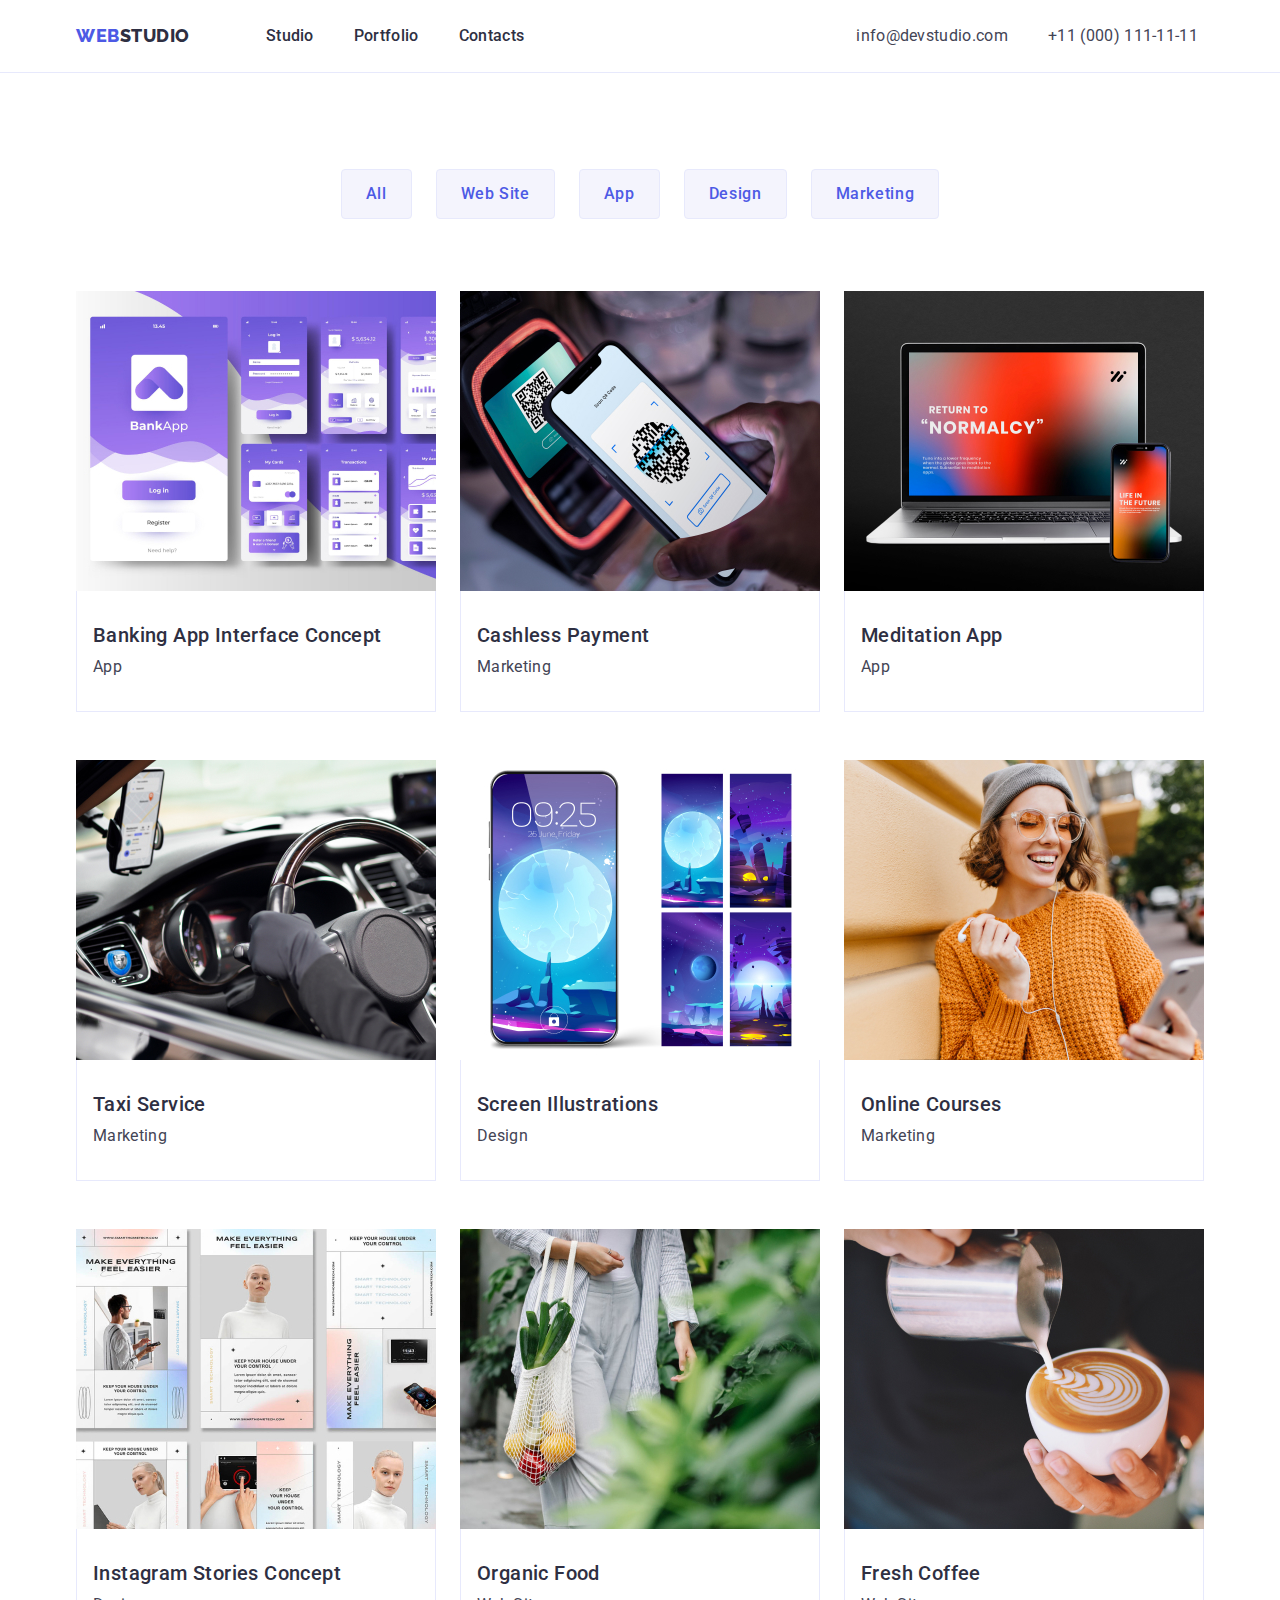
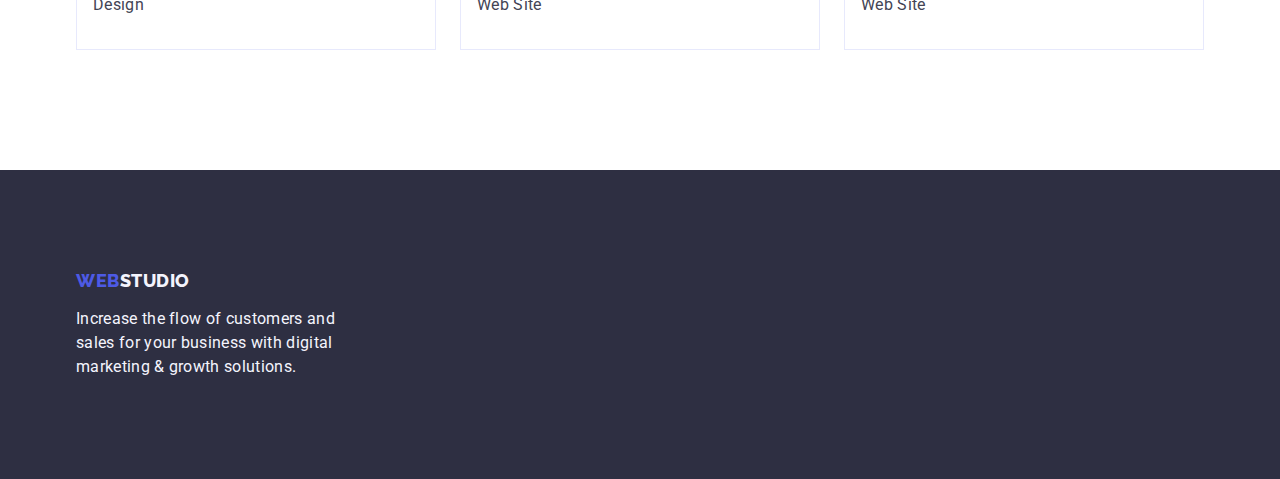
==== portfolio.html @ 6bff63d9 "homework4" ====
<!DOCTYPE html>
<html lang="en">
  <head>
    <meta charset="UTF-8" />
    <meta http-equiv="X-UA-Compatible" content="IE=edge" />
    <meta name="viewport" content="width=device-width, initial-scale=1.0" />
    <title>Portfolio</title>
    <link rel="preconnect" href="https://fonts.googleapis.com" />
    <link rel="preconnect" href="https://fonts.gstatic.com" crossorigin />
    <link
      href="https://fonts.googleapis.com/css2?family=Roboto:wght@400;500;700&display=swap"
      rel="stylesheet"
    />
    <link
      href="https://fonts.googleapis.com/css2?family=Raleway:wght@800&display=swap"
      rel="stylesheet"
    />
    <link
      rel="stylesheet"
      href="https://cdnjs.cloudflare.com/ajax/libs/modern-normalize/1.1.0/modern-normalize.min.css"
    />
    <link rel="stylesheet" href="./css/styles.css" />
  </head>
  <body>
    <header class="page-header">
      <div class="container container-header">
        <nav class="page-nav">
          <a class="link logo-web" href="./index.html"
            >Web<span class="logo-studio">Studio</span></a
          >
          <ul class="list list-flex-header">
            <li class="menu-item">
              <a class="link menu-link" href="./index.html">Studio</a>
            </li>
            <li class="menu-item">
              <a class="link menu-link" href="./portfolio.html">Portfolio</a>
            </li>
            <li class="menu-item">
              <a class="link menu-link" href="">Contacts</a>
            </li>
          </ul>
        </nav>

        <address class="contacts-address">
          <ul class="list list-flex-header">
            <li class="contacts-item">
              <a class="link contact-link" href="mailto:info@devstudio.com"
                >info@devstudio.com</a
              >
            </li>
            <li class="contacts-item">
              <a class="link contact-link" href="tel:+110001111111"
                >+11 (000) 111-11-11</a
              >
            </li>
          </ul>
        </address>
      </div>
    </header>
    <main>
      <section class="sec-port">
        <div class="container container-port">
          <h1 class="visually-hidden">Portfolio</h1>
          <ul class="list list-button">
            <li>
              <button type="button" class="button-item">All</button>
            </li>
            <li>
              <button type="button" class="button-item">Web Site</button>
            </li>
            <li>
              <button type="button" class="button-item">App</button>
            </li>
            <li>
              <button type="button" class="button-item">Design</button>
            </li>
            <li>
              <button type="button" class="button-item">Marketing</button>
            </li>
          </ul>
          <ul class="list img-list-portfolio">
            <li class="img-list-port-item">
              <a href="" class="link">
                <img
                  src="./images/portfolio/1banking-app-interface-concept.jpg"
                  alt="Banking App Interface Concept"
                />
                <div class="container-img-port">
                  <h2 class="port-item">Banking App Interface Concept</h2>
                  <p class="port-par">App</p>
                </div>
              </a>
            </li>

            <li class="img-list-port-item">
              <a href="" class="link">
                <img
                  src="./images/portfolio/2cashless-payment.jpg"
                  alt="Cashless Payment"
                />
                <div class="container-img-port">
                  <h2 class="port-item">Cashless Payment</h2>
                  <p class="port-par">Marketing</p>
                </div>
              </a>
            </li>

            <li class="img-list-port-item">
              <a href="" class="link">
                <img
                  src="./images/portfolio/3meditation-app.jpg"
                  alt="Meditation App"
                />
                <div class="container-img-port">
                  <h2 class="port-item">Meditation App</h2>
                  <p class="port-par">App</p>
                </div>
              </a>
            </li>

            <li class="img-list-port-item">
              <a href="" class="link">
                <img
                  src="./images/portfolio/4taxi-service.jpg"
                  alt="Taxi Service"
                />
                <div class="container-img-port">
                  <h2 class="port-item">Taxi Service</h2>
                  <p class="port-par">Marketing</p>
                </div>
              </a>
            </li>

            <li class="img-list-port-item">
              <a href="" class="link">
                <img
                  src="./images/portfolio/5screen-illustrations.jpg"
                  alt="Screen Illustrations"
                />
                <div class="container-img-port">
                  <h2 class="port-item">Screen Illustrations</h2>
                  <p class="port-par">Design</p>
                </div>
              </a>
            </li>

            <li class="img-list-port-item">
              <a href="" class="link">
                <img
                  src="./images/portfolio/6online-courses.jpg"
                  alt="Online Courses"
                />
                <div class="container-img-port">
                  <h2 class="port-item">Online Courses</h2>
                  <p class="port-par">Marketing</p>
                </div>
              </a>
            </li>

            <li class="img-list-port-item">
              <a href="" class="link">
                <img
                  src="./images/portfolio/7instagram-stories-concept.jpg"
                  alt="Instagram Stories Concept"
                />
                <div class="container-img-port">
                  <h2 class="port-item">Instagram Stories Concept</h2>
                  <p class="port-par">Design</p>
                </div>
              </a>
            </li>

            <li class="img-list-port-item">
              <a href="" class="link">
                <img
                  src="./images/portfolio/8organic-food.jpg"
                  alt="Organic Food"
                />
                <div class="container-img-port">
                  <h2 class="port-item">Organic Food</h2>
                  <p class="port-par">Web Site</p>
                </div>
              </a>
            </li>

            <li class="img-list-port-item">
              <a href="" class="link">
                <img
                  src="./images/portfolio/9fresh-coffee.jpg"
                  alt="Fresh Coffee"
                />
                <div class="container-img-port">
                  <h2 class="port-item">Fresh Coffee</h2>
                  <p class="port-par">Web Site</p>
                </div>
              </a>
            </li>
          </ul>
        </div>
      </section>
    </main>
    <footer class="page-footer">
      <div class="container container-footer">
        <a href="./index.html" class="logo-web-footer link"
          >Web<span class="footer-studio">Studio</span></a
        >
        <p class="footer-text">
          Increase the flow of customers and sales for your business with
          digital marketing & growth solutions.
        </p>
      </div>
    </footer>
  </body>
</html>
---- css/styles.css ----
:root {
  --color-background: #ffffff;
  --color-fonts: #434455;
  --color-link-background: #2e2f42;
  --color-hover: #404bbf;
  --button-logo-color: #4d5ae5;
  --background-color-button: #f4f4fd;
}

body {
  background-color: var(--color-background);
  font-family: 'Roboto', sans-serif;
  color: var(--color-fonts);
}

button {
  cursor: pointer;
}

.list {
  list-style: none;
}

.link {
  text-decoration: none;
}

h1,
h2,
h3,
p {
  margin-top: 0;
  margin-bottom: 0;
}

ul,
ol {
  margin-top: 0;
  margin-bottom: 0;
  padding-left: 0;
}

img {
  display: block;
}

.container {
  width: 1158px;
  margin: 0 auto;
  padding: 0 15px;
}

/*HEADER*/
.page-header {
  border-bottom: 1px solid #e7e9fc;
}

.container-header {
  align-items: center;
  display: flex;
}

.page-nav {
  display: flex;
  align-items: center;
}

.logo-web {
  font-family: 'Raleway', sans-serif;
  font-weight: 800;
  font-size: 18px;
  line-height: 1.17;
  letter-spacing: 0.03em;
  text-transform: uppercase;
  margin-right: 76px;
  color: var(--button-logo-color);
}

.logo-studio {
  color: var(--color-link-background);
}

.list-flex-header {
  display: flex;
  gap: 40px;
}

/*.menu-item {
  padding: 24px 0;
}*/

.menu-link {
  font-weight: 500;
  font-size: 16px;
  line-height: 1.5;
  letter-spacing: 0.02em;
  color: var(--color-link-background);
  padding: 24px 0;
  display: block;
}

.menu-link:hover,
.menu-link:focus {
  color: var(--color-hover);
}

.contacts-address {
  font-style: normal;
  margin-left: 332px;
  align-items: center;
}

.list-flex-header {
  display: flex;
  column-gap: 40px;
}

.contact-link {
  font-size: 16px;
  line-height: 1.5;
  letter-spacing: 0.02em;
  color: var(--color-fonts);
}

.contact-link:hover,
.contact-link:focus {
  color: var(--color-hover);
}

/*MAIN*/

/*Section-one*/
.section-one {
  padding: 188px 0;
  background-color: var(--color-link-background);
}

.cont-sec-one {
  display: block;
}

.section-header {
  font-weight: 700;
  font-size: 56px;
  line-height: 1.07;
  text-align: center;
  letter-spacing: 0.02em;
  color: var(--color-background);
  max-width: 496px;
  margin-left: auto;
  margin-right: auto;
}

.section-one-button {
  font-family: 'Roboto', sans-serif;
  font-weight: 500;
  font-size: 16px;
  line-height: 1.5;
  letter-spacing: 0.04em;
  color: var(--color-background);
  background-color: var(--button-logo-color);
  display: block;
  min-width: 169px;
  height: 56px;
  border: none;
  border-radius: 4px;
  margin-top: 48px;
  margin-left: auto;
  margin-right: auto;
}

.section-one-button:hover,
.section-one-button:focus {
  background-color: var(--color-hover);
}

/*Section-two*/
.section-two {
  padding: 120px 0;
}

.visually-hidden {
  position: absolute;
  width: 1px;
  height: 1px;
  margin: -1px;
  border: 0;
  padding: 0;
  
  white-space: nowrap;
  clip-path: inset(100%);
  clip: rect(0 0 0 0);
  overflow: hidden;
}

.list-flex-features {
  display: flex;
  gap: 24px;
}

.sec-two-list {
  width: calc((100% - 72px) / 4);
}

.list-sec-two {
  font-weight: 500;
  font-size: 20px;
  line-height: 1.2;
  letter-spacing: 0.02em;
  color: var(--color-link-background);
  margin-bottom: 8px;
}

.par-sec-two {
  font-size: 16px;
  line-height: 1.5;
  letter-spacing: 0.02em;
  color: var(--color-fonts);
}

/*Section-three*/
.section-three {
  padding-bottom: 120px;
}

.container-sec-three {
  display: block;
}

.section-three-header {
  font-weight: 700;
  font-size: 36px;
  line-height: 40px;
  text-align: center;
  letter-spacing: 0.02em;
  text-transform: capitalize;
  margin-bottom: 72px;
  color: var(--color-link-background);
}

.list-flex-features {
  display: flex;
  gap: 24px;
}

.img-flex-features {
  width: calc((100% - 48px) / 3);
}

/*Section-four*/
.section-four {
  background-color: var(--background-color-button);
  padding: 120px 0;
}

.container-team {
  display: block;
  padding: 32px 16px;
}

.our-team {
  font-weight: 700;
  font-size: 36px;
  line-height: 1.11;
  letter-spacing: 0.02em;
  text-align: center;
  text-transform: capitalize;
  color: var(--color-link-background);
  margin-bottom: 72px;
}

.image-flex-team {
  display: flex;
  gap: 24px;
}

.list-item-team {
  background-color: var(--color-background);
  width: calc((100% - 72px) / 4);
  border-radius: 0px 0px 4px 4px;
}

.sec-four-team {
  font-weight: 500;
  font-size: 20px;
  line-height: 1.2;
  letter-spacing: 0.02em;
  color: var(--color-link-background);
  text-align: center;
  margin-bottom: 8px;
}

.sec-four-team-spec {
  font-size: 16px;
  line-height: 1.5;
  letter-spacing: 0.02em;
  color: var(--color-fonts);
  text-align: center;
}

/*FOOTER*/
.page-footer {
  background-color: var(--color-link-background);
  padding: 100px 0;
}

.container-footer {
  display: block;
}

.logo-web-footer {
  display: inline-block;
  font-family: 'Raleway', sans-serif;
  font-weight: 800;
  font-size: 18px;
  line-height: 1.17;
  letter-spacing: 0.03em;
  text-transform: uppercase;
  margin-bottom: 16px;
  color: var(--button-logo-color);
}

.footer-studio {
  color: var(--background-color-button);
}

.footer-text {
  font-size: 16px;
  line-height: 1.5;
  letter-spacing: 0.02em;
  color: var(--background-color-button);
  max-width: 264px;
}

/*PORTFOLIO*/
.sec-port {
  padding: 96px 0 120px;
}

.container-port {
  display: block;
}

.list-button {
  display: flex;
  justify-content: center;
  gap: 24px;
  margin-bottom: 72px;
}

.button-item {
  font-family: 'Roboto', sans-serif;
  font-weight: 500;
  font-size: 16px;
  line-height: 1.5;
  align-items: center;
  text-align: center;
  letter-spacing: 0.04em;
  color: var(--button-logo-color);
  background-color: var(--background-color-button);
  padding: 12px 24px;
  border: 1px solid #e7e9fc;
  border-radius: 4px;
}

.button-item:hover,
.button-item:focus {
  color: var(--color-background);
  background-color: var(--color-hover);
  border: 1px solid transparent;
}

/*MAIN-PORT*/
.img-list-portfolio {
  display: flex;
  flex-wrap: wrap;
  column-gap: 24px;
  row-gap: 48px;
}

.img-list-port-item {
  width: calc((100% - 48px) / 3);
}

.container-img-port {
  padding: 32px 16px;
  border: 1px solid #e7e9fc;
  border-top: none;
}

.port-item {
  margin-bottom: 8px;
  font-weight: 500;
  font-size: 20px;
  line-height: 1.2;
  letter-spacing: 0.02em;
  color: #2e2f42;
}

.port-par {
  font-size: 16px;
  line-height: 1.5;
  letter-spacing: 0.02em;
  color: var(--color-fonts);
}
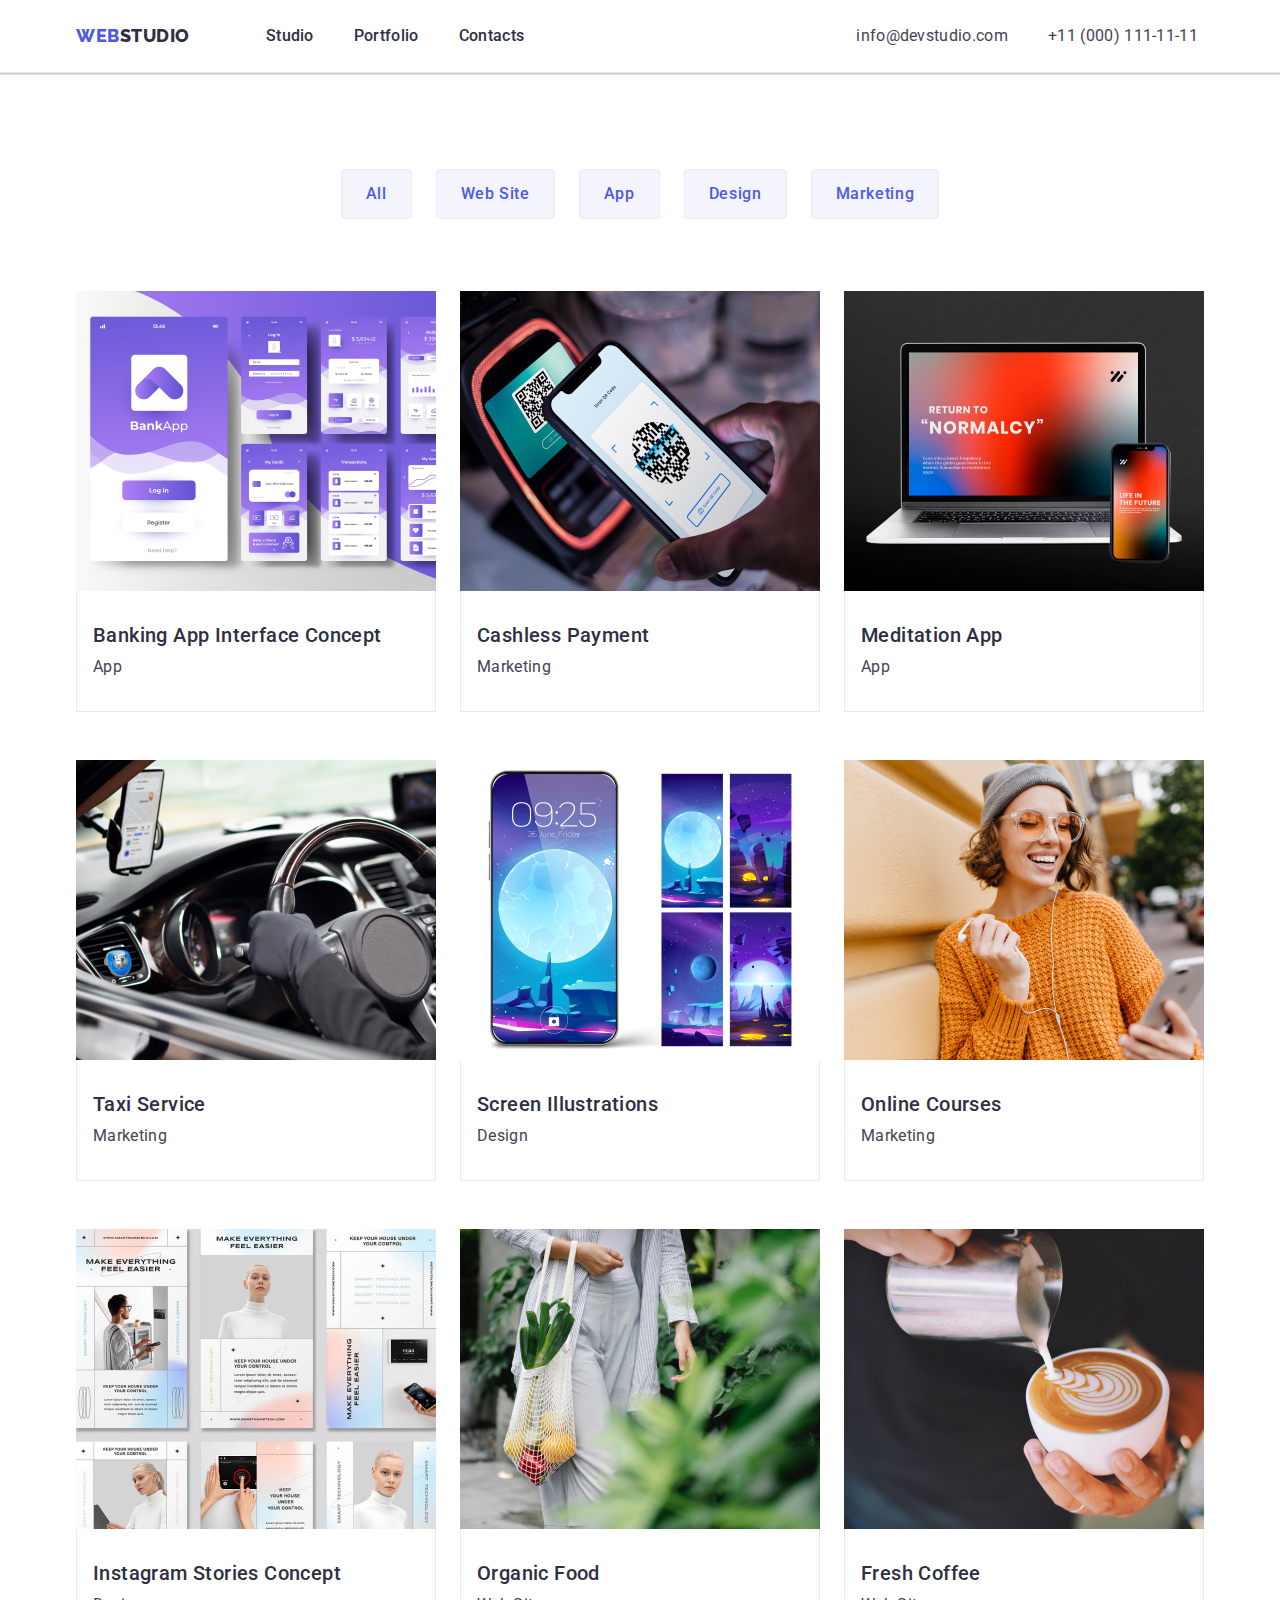
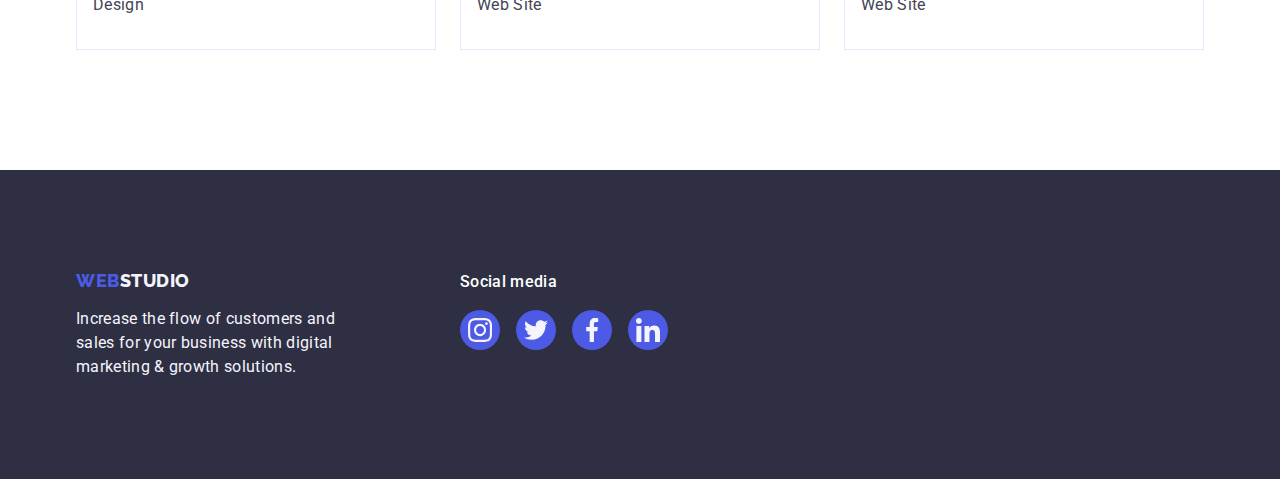
==== commit 1b8d9ac6: "homework4" ====
--- a/portfolio.html
+++ b/portfolio.html
@@ -201,13 +201,48 @@
     </main>
     <footer class="page-footer">
       <div class="container container-footer">
-        <a href="./index.html" class="logo-web-footer link"
-          >Web<span class="footer-studio">Studio</span></a
-        >
-        <p class="footer-text">
-          Increase the flow of customers and sales for your business with
-          digital marketing & growth solutions.
-        </p>
+        <div class="logo-text-footer">
+          <a href="./index.html" class="logo-web-footer link"
+            >Web<span class="footer-studio">Studio</span></a
+          >
+          <p class="footer-text">
+            Increase the flow of customers and sales for your business with
+            digital marketing & growth solutions.
+          </p>
+        </div>
+        <div class="footer-social">
+          <p class="footer-social-media">Social media</p>
+          <ul class="list footer-social-media-list">
+            <li class="footer-social-media-item">
+              <a href="" class="footer-social-media-link">
+                <svg class="footer-social-media-icon" width="24" height="24">
+                  <use href="./images/icons.svg#icon-instagram"></use>
+                </svg>
+              </a>
+            </li>
+            <li class="footer-social-media-item">
+              <a href="" class="footer-social-media-link">
+                <svg class="footer-social-media-icon" width="24" height="24">
+                  <use href="./images/icons.svg#icon-twitter"></use>
+                </svg>
+              </a>
+            </li>
+            <li class="footer-social-media-item">
+              <a href="" class="footer-social-media-link">
+                <svg class="footer-social-media-icon" width="24" height="24">
+                  <use href="./images/icons.svg#icon-facebook"></use>
+                </svg>
+              </a>
+            </li>
+            <li class="footer-social-media-item">
+              <a href="" class="footer-social-media-link">
+                <svg class="footer-social-media-icon" width="24" height="24">
+                  <use href="./images/icons.svg#icon-linkedin"></use>
+                </svg>
+              </a>
+            </li>
+          </ul>
+        </div>
       </div>
     </footer>
   </body>
--- a/css/styles.css
+++ b/css/styles.css
@@ -5,6 +5,8 @@
   --color-hover: #404bbf;
   --button-logo-color: #4d5ae5;
   --background-color-button: #f4f4fd;
+  --customers-icon: #8e8f99;
+  --footer-hover: #31d0aa;
 }
 
 body {
@@ -53,6 +55,8 @@
 /*HEADER*/
 .page-header {
   border-bottom: 1px solid #e7e9fc;
+  box-shadow: 0px 2px 1px rgba(46, 47, 66, 0.08),
+    0px 1px 1px rgba(46, 47, 66, 0.16), 0px 1px 6px rgba(46, 47, 66, 0.08);
 }
 
 .container-header {
@@ -85,10 +89,6 @@
   gap: 40px;
 }
 
-/*.menu-item {
-  padding: 24px 0;
-}*/
-
 .menu-link {
   font-weight: 500;
   font-size: 16px;
@@ -133,6 +133,14 @@
 .section-one {
   padding: 188px 0;
   background-color: var(--color-link-background);
+  background-image: linear-gradient(
+      rgba(46, 47, 66, 0.7),
+      rgba(46, 47, 66, 0.7)
+    ),
+    url('../images/background/people-office.jpg');
+  background-repeat: no-repeat;
+  background-position: center;
+  background-size: cover;
 }
 
 .cont-sec-one {
@@ -186,7 +194,7 @@
   margin: -1px;
   border: 0;
   padding: 0;
-  
+
   white-space: nowrap;
   clip-path: inset(100%);
   clip: rect(0 0 0 0);
@@ -202,6 +210,16 @@
   width: calc((100% - 72px) / 4);
 }
 
+.background-icon-sec-two {
+  display: flex;
+  justify-content: center;
+  align-items: center;
+  height: 112px;
+  background-color: #f4f4fd;
+  border-radius: 4px;
+  margin-bottom: 8px;
+}
+
 .list-sec-two {
   font-weight: 500;
   font-size: 20px;
@@ -255,7 +273,7 @@
 
 .container-team {
   display: block;
-  padding: 32px 16px;
+  padding: 32px 0;
 }
 
 .our-team {
@@ -277,6 +295,8 @@
 .list-item-team {
   background-color: var(--color-background);
   width: calc((100% - 72px) / 4);
+  box-shadow: 0px 1px 6px rgba(46, 47, 66, 0.08),
+    0px 1px 1px rgba(46, 47, 66, 0.16), 0px 2px 1px rgba(46, 47, 66, 0.08);
   border-radius: 0px 0px 4px 4px;
 }
 
@@ -296,6 +316,73 @@
   letter-spacing: 0.02em;
   color: var(--color-fonts);
   text-align: center;
+}
+
+.social-list {
+  display: flex;
+  justify-content: center;
+  gap: 24px;
+  margin-top: 8px;
+}
+
+.social-list-link {
+  display: flex;
+  justify-content: center;
+  align-items: center;
+  width: 40px;
+  height: 40px;
+  border-radius: 50%;
+  background-color: #4d5ae5;
+}
+
+.social-list-link:hover,
+.social-list-link:focus {
+  background-color: var(--color-hover);
+}
+
+.social-list-icon {
+  fill: var(--background-color-button);
+}
+
+/*Section-five*/
+.section-five {
+  padding: 120px 0;
+}
+
+.customers {
+  font-weight: 700;
+  font-size: 36px;
+  line-height: 1.1;
+  letter-spacing: 0.02;
+  text-align: center;
+  color: var(--color-link-background);
+  margin-bottom: 72px;
+}
+
+.list-customers {
+  display: flex;
+  gap: 24px;
+}
+
+.link-customers {
+  display: flex;
+  width: 168px;
+  height: 88px;
+  border: 1px solid #8e8f99;
+  border-radius: 4px;
+  align-items: center;
+  justify-content: center;
+  color: var(--customers-icon);
+}
+
+.link-customers:hover,
+.link-customers:focus {
+  color: #404bbf;
+  border-color: #404bbf;
+}
+
+.list-customers-icon {
+  fill: currentColor;
 }
 
 /*FOOTER*/
@@ -305,7 +392,9 @@
 }
 
 .container-footer {
-  display: block;
+  display: flex;
+  align-items: baseline;
+  gap: 120px;
 }
 
 .logo-web-footer {
@@ -332,6 +421,44 @@
   max-width: 264px;
 }
 
+.footer-social-media {
+  font-weight: 500;
+  font-size: 16px;
+  line-height: 1.5;
+  letter-spacing: 0.02em;
+  color: var(--color-background);
+  margin-bottom: 16px;
+}
+
+.footer-social-media-list {
+  display: flex;
+  gap: 16px;
+}
+
+.footer-social-media-item {
+  width: 40px;
+  height: 40px;
+}
+
+.footer-social-media-link {
+  display: flex;
+  align-items: center;
+  justify-content: center;
+  background-color: var(--button-logo-color);
+  border-radius: 50%;
+  width: 100%;
+  height: 100%;
+}
+
+.footer-social-media-link:hover,
+.footer-social-media-link:focus {
+  background-color: var(--footer-hover);
+}
+
+.footer-social-media-icon {
+  fill: var(--background-color-button);
+}
+
 /*PORTFOLIO*/
 .sec-port {
   padding: 96px 0 120px;
